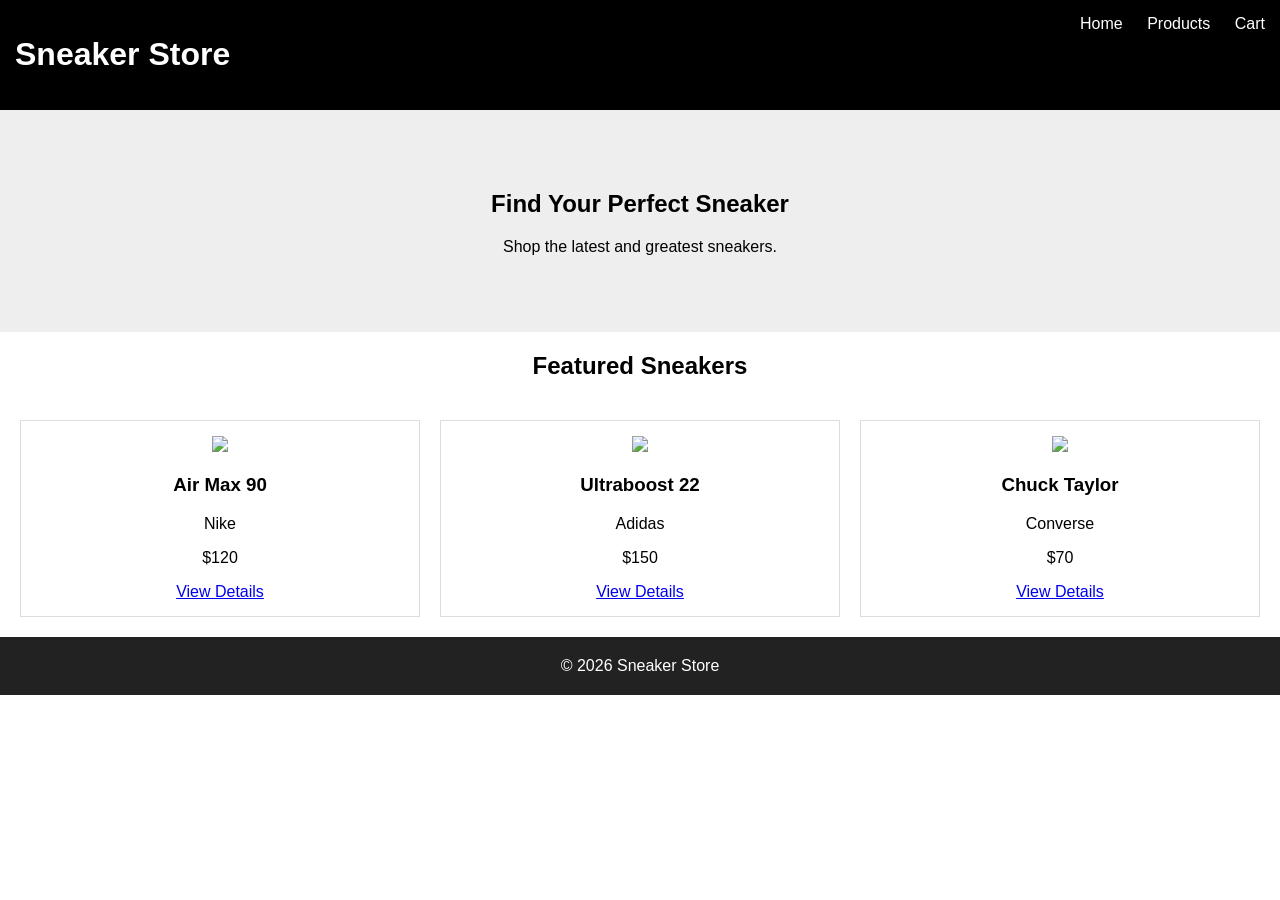
==== index.html @ ed475710 "Initial sneaker store project" ====
<!DOCTYPE html>
<html>
<head>
  <title>Sneaker Store</title>
  <link rel="stylesheet" href="css/style.css">
</head>
<body>

<header>
  <h1>Sneaker Store</h1>
  <nav>
    <a href="index.html">Home</a>
    <a href="products.html">Products</a>
    <a href="cart.html">Cart</a>
  </nav>
</header>

<section class="hero">
  <h2>Find Your Perfect Sneaker</h2>
  <p>Shop the latest and greatest sneakers.</p>
</section>

<h2 style="text-align:center;">Featured Sneakers</h2>
<div class="product-grid" id="featured"></div>

<script src="js/data.js"></script>
<script>
  const featured = document.getElementById("featured");
  featured.innerHTML = products.slice(0, 3).map(p => `
    <div class="product-card">
      <img src="${p.image}">
      <h3>${p.name}</h3>
      <p>${p.brand}</p>
      <p>$${p.price}</p>
      <a href="product.html?id=${p.id}">View Details</a>
    </div>
  `).join("");
</script>
<footer>© 2026 Sneaker Store</footer>

</body>
</html>
---- css/style.css ----
body {
  font-family: Arial;
  margin: 0;
  padding: 0;
}

header {
  background: black;
  color: white;
  padding: 15px;
  display: flex;
  justify-content: space-between;
}

nav a {
  color: white;
  margin-left: 20px;
  text-decoration: none;
}

.hero {
  background: #eee;
  padding: 60px;
  text-align: center;
}

.product-grid {
  display: grid;
  grid-template-columns: repeat(3, 1fr);
  gap: 20px;
  padding: 20px;
}

.product-card {
  border: 1px solid #ddd;
  padding: 15px;
  text-align: center;
}

.product-card img {
  width: 100%;
}

.cart-item {
  display: flex;
  gap: 20px;
  margin-bottom: 20px;
}

.cart-item img {
  width: 120px;
}

footer {
  background: #222;
  color: white;
  padding: 20px;
  text-align: center;
}

/* Responsive */
@media (max-width: 768px) {
  .product-grid {
    grid-template-columns: repeat(2, 1fr);
  }
}

@media (max-width: 480px) {
  .product-grid {
    grid-template-columns: 1fr;
  }

  header {
    flex-direction: column;
    text-align: center;
  }

  .cart-item {
    flex-direction: column;
  }
}
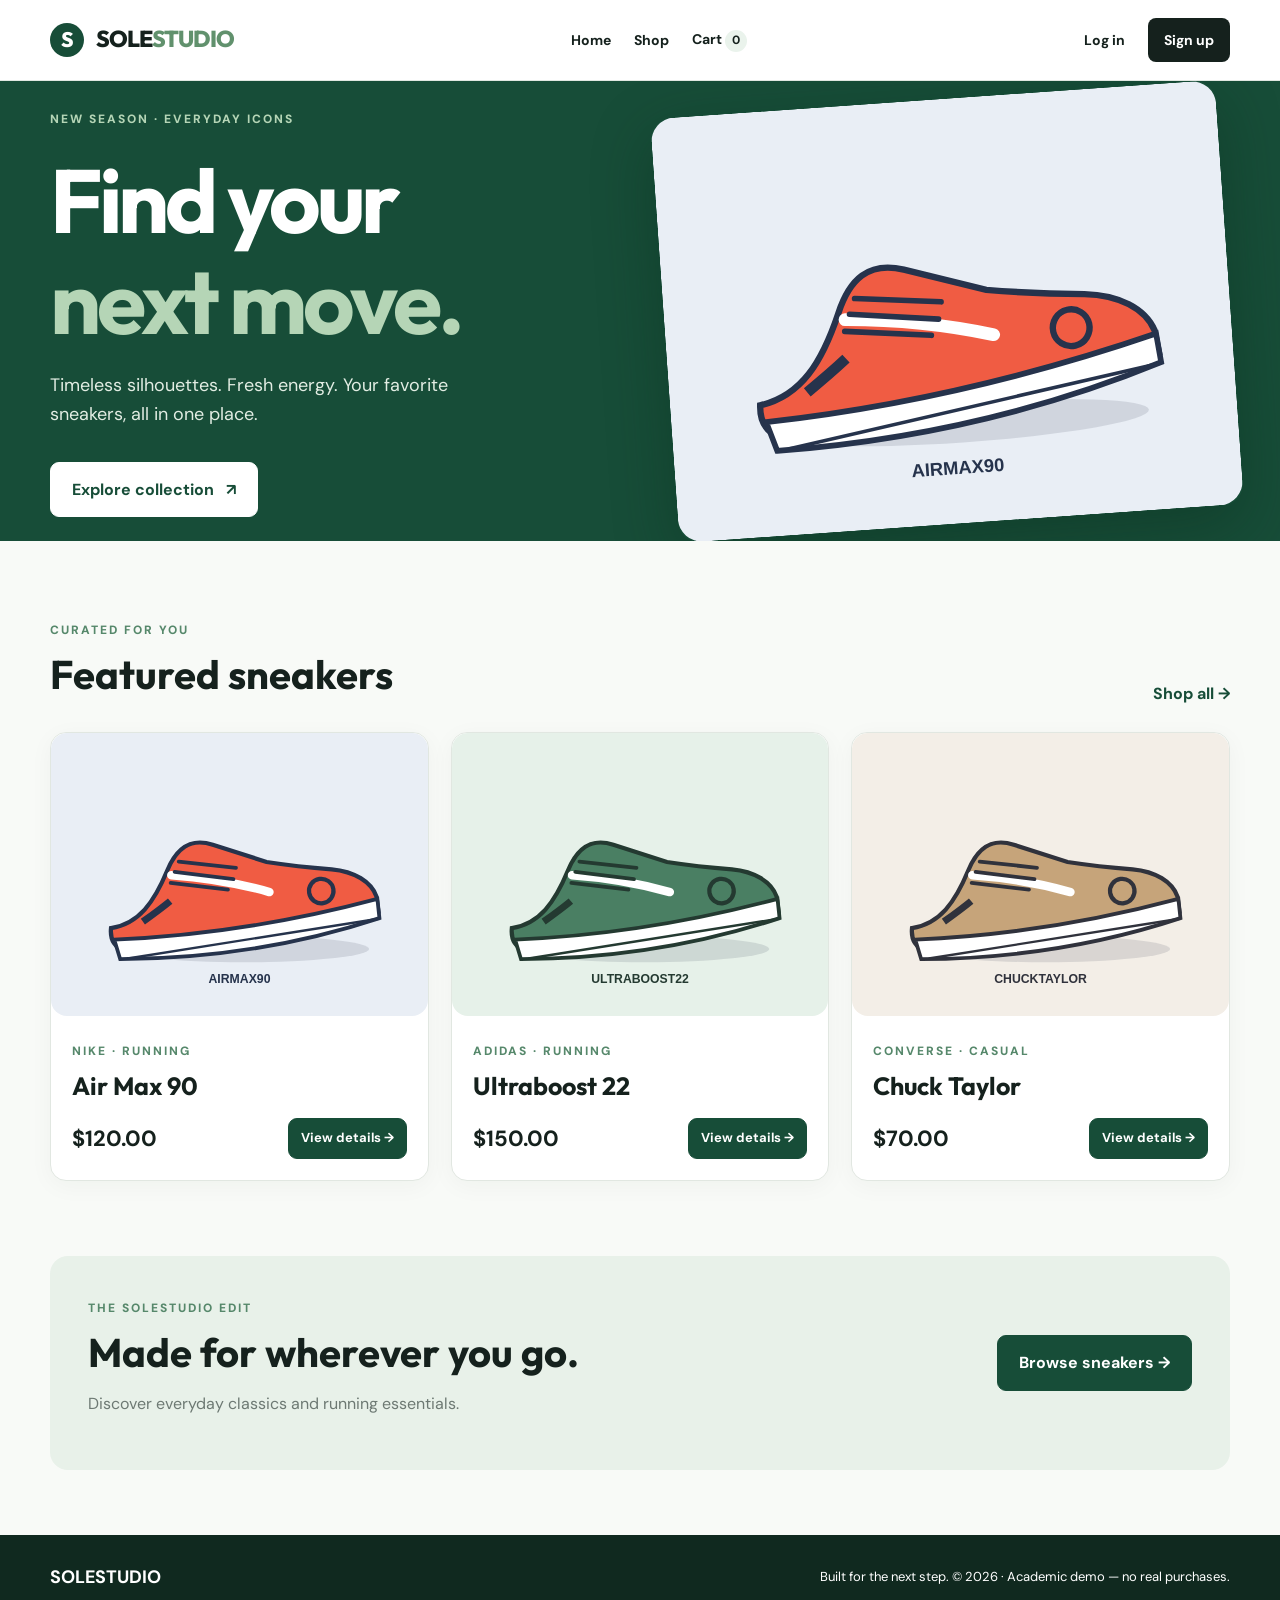
==== commit b91c2276: "Sprint 2: Implement authentication, cart improvements and checkout" ====
--- a/index.html
+++ b/index.html
@@ -1,42 +1 @@
-<!DOCTYPE html>
-<html>
-<head>
-  <title>Sneaker Store</title>
-  <link rel="stylesheet" href="css/style.css">
-</head>
-<body>
-
-<header>
-  <h1>Sneaker Store</h1>
-  <nav>
-    <a href="index.html">Home</a>
-    <a href="products.html">Products</a>
-    <a href="cart.html">Cart</a>
-  </nav>
-</header>
-
-<section class="hero">
-  <h2>Find Your Perfect Sneaker</h2>
-  <p>Shop the latest and greatest sneakers.</p>
-</section>
-
-<h2 style="text-align:center;">Featured Sneakers</h2>
-<div class="product-grid" id="featured"></div>
-
-<script src="js/data.js"></script>
-<script>
-  const featured = document.getElementById("featured");
-  featured.innerHTML = products.slice(0, 3).map(p => `
-    <div class="product-card">
-      <img src="${p.image}">
-      <h3>${p.name}</h3>
-      <p>${p.brand}</p>
-      <p>$${p.price}</p>
-      <a href="product.html?id=${p.id}">View Details</a>
-    </div>
-  `).join("");
-</script>
-<footer>© 2026 Sneaker Store</footer>
-
-</body>
-</html>
+<!doctype html><html lang="en"><head><meta charset="UTF-8"><meta name="viewport" content="width=device-width,initial-scale=1"><title>Home | SoleStudio</title><link rel="stylesheet" href="css/style.css"></head><body><header class="site-header"><div class="container header-inner"><a class="logo" href="index.html"><span class="logo-mark">S</span> SOLE<span class="logo-accent">STUDIO</span></a><nav aria-label="Main navigation"><a href="index.html">Home</a><a href="products.html">Shop</a><a href="cart.html">Cart <span class="badge" id="cart-count">0</span></a></nav><div id="auth-links" class="auth-links"></div></div></header><main><section class="hero"><div class="container hero-layout"><div><span class="eyebrow light">NEW SEASON · EVERYDAY ICONS</span><h1>Find your<br><em>next move.</em></h1><p>Timeless silhouettes. Fresh energy. Your favorite sneakers, all in one place.</p><a class="button button-light" href="products.html">Explore collection <span>↗</span></a></div><img src="images/airmax90.svg" alt="Illustration of Nike Air Max 90 sneaker"></div></section><section class="container section"><div class="section-head"><div><span class="eyebrow">CURATED FOR YOU</span><h2>Featured sneakers</h2></div><a class="inline-link" href="products.html">Shop all →</a></div><div class="product-grid" id="featured"></div></section><section class="container promo"><div><span class="eyebrow">THE SOLESTUDIO EDIT</span><h2>Made for wherever you go.</h2><p>Discover everyday classics and running essentials.</p></div><a class="button" href="products.html">Browse sneakers →</a></section></main><footer class="site-footer"><div class="container footer-inner"><strong>SOLESTUDIO</strong><span>Built for the next step. © 2026 · Academic demo — no real purchases.</span></div></footer><script src="js/data.js"></script><script src="js/auth.js"></script><script src="js/cart.js"></script><script>document.getElementById("featured").innerHTML=products.map(card).join("")</script></body></html>
--- a/css/style.css
+++ b/css/style.css
@@ -1,81 +1,2 @@
-body {
-  font-family: Arial;
-  margin: 0;
-  padding: 0;
-}
-
-header {
-  background: black;
-  color: white;
-  padding: 15px;
-  display: flex;
-  justify-content: space-between;
-}
-
-nav a {
-  color: white;
-  margin-left: 20px;
-  text-decoration: none;
-}
-
-.hero {
-  background: #eee;
-  padding: 60px;
-  text-align: center;
-}
-
-.product-grid {
-  display: grid;
-  grid-template-columns: repeat(3, 1fr);
-  gap: 20px;
-  padding: 20px;
-}
-
-.product-card {
-  border: 1px solid #ddd;
-  padding: 15px;
-  text-align: center;
-}
-
-.product-card img {
-  width: 100%;
-}
-
-.cart-item {
-  display: flex;
-  gap: 20px;
-  margin-bottom: 20px;
-}
-
-.cart-item img {
-  width: 120px;
-}
-
-footer {
-  background: #222;
-  color: white;
-  padding: 20px;
-  text-align: center;
-}
-
-/* Responsive */
-@media (max-width: 768px) {
-  .product-grid {
-    grid-template-columns: repeat(2, 1fr);
-  }
-}
-
-@media (max-width: 480px) {
-  .product-grid {
-    grid-template-columns: 1fr;
-  }
-
-  header {
-    flex-direction: column;
-    text-align: center;
-  }
-
-  .cart-item {
-    flex-direction: column;
-  }
-}
+@import url('https://fonts.googleapis.com/css2?family=DM+Sans:wght@400;500;600;700&family=Outfit:wght@400;500;600;700;800&display=swap');
+:root{--ink:#15211d;--green:#174d38;--mint:#eaf3ec;--line:#e1e7e1;--muted:#6d7973;--bg:#f8faf7}*{box-sizing:border-box}body{margin:0;background:var(--bg);color:var(--ink);font-family:'DM Sans',Arial,sans-serif;line-height:1.6}h1,h2,h3,.logo{font-family:Outfit,Arial,sans-serif;line-height:1.12}a{color:inherit}button,input,select{font:inherit}button{cursor:pointer}.container{width:min(1180px,calc(100% - 48px));margin:auto}.site-header{background:white;border-bottom:1px solid var(--line);position:sticky;top:0;z-index:10}.header-inner{min-height:80px;display:flex;align-items:center;justify-content:space-between;gap:20px}.logo{font-size:23px;font-weight:800;text-decoration:none;white-space:nowrap;letter-spacing:-1px}.logo-mark{display:inline-grid;place-items:center;background:var(--green);color:white;width:34px;height:34px;border-radius:50%;font-size:21px;margin-right:9px}.logo-accent{color:#61916d}.site-header nav,.auth-links{display:flex;align-items:center;gap:23px}.site-header nav a,.auth-links a{text-decoration:none;font-size:14px;font-weight:700}.site-header nav a:hover,.auth-links a:hover{color:#488767}.nav-signup{background:var(--ink);color:white!important;padding:11px 16px;border-radius:8px}.nav-button{border:0;background:transparent;font-size:14px;font-weight:700}.greeting{font-size:14px}.badge{display:inline-grid;place-items:center;background:var(--mint);border-radius:50%;min-width:22px;height:22px;font-size:12px}.hero{background:#174d38;color:white;overflow:hidden}.hero-layout{min-height:460px;display:grid;grid-template-columns:1fr 1fr;align-items:center;gap:48px}.hero h1{font-size:clamp(55px,7vw,94px);letter-spacing:-4px;margin:20px 0}.hero h1 em{font-style:normal;color:#b5d5b6}.hero p{color:#e2ede3;max-width:400px;font-size:18px}.hero img{width:100%;border-radius:20px;transform:rotate(-4deg);box-shadow:0 20px 60px #092c1c66}.eyebrow{font-size:12px;font-weight:800;letter-spacing:2px;color:#56886b;text-transform:uppercase}.eyebrow.light{color:#b5d5b6}.button{display:inline-flex;align-items:center;justify-content:center;gap:12px;padding:14px 21px;border-radius:9px;background:var(--green);color:white;text-decoration:none;border:1px solid var(--green);font-weight:700}.button:hover{filter:brightness(1.12)}.button-light{background:white;color:var(--green);border-color:white;margin-top:15px}.button.outline{background:white;color:var(--green)}.button.small{padding:9px 12px;font-size:13px}.button.wide{width:100%}.section{padding:75px 0}.section-head{display:flex;align-items:end;justify-content:space-between;margin-bottom:25px}.section-head h2,.promo h2{font-size:40px;margin:10px 0}.inline-link{font-weight:700;color:var(--green);text-decoration:none}.product-grid{display:grid;grid-template-columns:repeat(3,minmax(0,1fr));gap:22px;margin-top:26px}.product-card{background:white;border:1px solid var(--line);border-radius:16px;overflow:hidden;box-shadow:0 5px 25px #1b31220a}.product-card img{display:block;width:100%;aspect-ratio:4/3;object-fit:cover}.card-body{padding:21px}.card-body h3{font-size:25px;margin:10px 0 18px}.card-bottom{display:flex;align-items:center;justify-content:space-between;gap:8px}.card-bottom strong{font-size:22px}.promo{margin-bottom:65px;background:#e8f1e9;border-radius:18px;padding:38px;display:flex;align-items:center;justify-content:space-between;gap:20px}.promo p{color:var(--muted)}.page-title{font-size:clamp(36px,5vw,58px);margin:12px 0}.lead{color:var(--muted)}.search-row{display:flex;gap:12px;max-width:600px;margin:35px 0}.search-row input{flex:1}.search-row input,input,select{min-width:0;border:1px solid #cad7cf;background:white;border-radius:9px;padding:13px 14px;color:var(--ink)}input:focus,select:focus{outline:2px solid #87af93;outline-offset:1px}.details-layout{display:grid;grid-template-columns:1.1fr 0.9fr;gap:60px;margin-top:30px;align-items:center}.details-photo img{width:100%;border-radius:18px}.details-copy h1{font-size:60px;margin:16px 0}.details-copy p{color:var(--muted)}.detail-price{font-size:32px;color:var(--ink)!important;font-weight:800}.details-copy label,.checkout-form label,.form-card label{display:block;margin:18px 0 7px;font-weight:700;font-size:14px}.details-copy select{display:block;width:160px;margin-bottom:20px}.success-note{color:#267345!important;font-weight:700}.cart-layout,.checkout-layout{display:grid;grid-template-columns:1.6fr 0.9fr;gap:32px;margin-top:35px}.cart-item{background:white;border:1px solid var(--line);border-radius:14px;padding:16px;display:flex;gap:20px;margin-bottom:16px;align-items:center}.cart-item img{width:140px;border-radius:10px}.cart-info{flex:1}.cart-info h3{margin:8px 0}.cart-qty{text-align:right}.cart-qty label{display:block;font-size:13px}.cart-qty input{width:78px;display:block;margin:7px 0 10px auto}.text-button{background:transparent;border:0;color:#ae3c35;text-decoration:underline;padding:0}.summary,.checkout-form,.form-card{background:white;border:1px solid var(--line);border-radius:16px;padding:30px}.summary h2{margin-top:0}.summary-row{display:flex;justify-content:space-between;gap:15px;margin:20px 0}.summary-row.grand{border-top:1px solid var(--line);padding-top:18px;font-size:20px}.small-note{font-size:12px;color:var(--muted)}.empty-state{text-align:center;padding:70px 20px;background:white;border:1px solid var(--line);border-radius:16px}.empty-state h1{font-size:50px}.form-section{min-height:70vh;display:grid;place-items:center;padding:65px 0}.form-card{width:min(100%,480px)}.form-card h1{font-size:42px;margin:12px 0}.form-card>p{color:var(--muted)}.form-card input,.checkout-form input{display:block;width:100%}.form-card form .button,.checkout-form form .button{margin-top:24px}.form-foot{text-align:center}.form-foot a{color:var(--green);font-weight:700}.error{background:#fff0ef;color:#aa2525;border-radius:8px;padding:10px}.checkout-form h2{margin-top:0}.two-fields{display:grid;grid-template-columns:1fr 1fr;gap:14px}.site-footer{background:#10291f;color:white;margin-top:40px}.footer-inner{display:flex;justify-content:space-between;gap:20px;align-items:center;padding:28px 0;font-size:13px}.footer-inner strong{font-size:18px}@media(max-width:800px){.hero-layout,.details-layout,.cart-layout,.checkout-layout{grid-template-columns:1fr}.hero-layout{padding:50px 0}.product-grid{grid-template-columns:repeat(2,minmax(0,1fr))}.hero img{max-width:550px}.header-inner{flex-wrap:wrap;padding:14px 0}.promo{flex-direction:column;align-items:flex-start}}@media(max-width:520px){.container{width:min(100% - 28px,1180px)}.product-grid{grid-template-columns:1fr}.site-header nav,.auth-links{gap:12px}.logo{font-size:18px}.hero h1{letter-spacing:-2px}.section{padding:45px 0}.cart-item{flex-wrap:wrap}.cart-item img{width:100px}.cart-qty{width:100%;display:flex;align-items:center;justify-content:space-between}.cart-qty input{margin:0}.footer-inner{flex-direction:column;align-items:flex-start}}
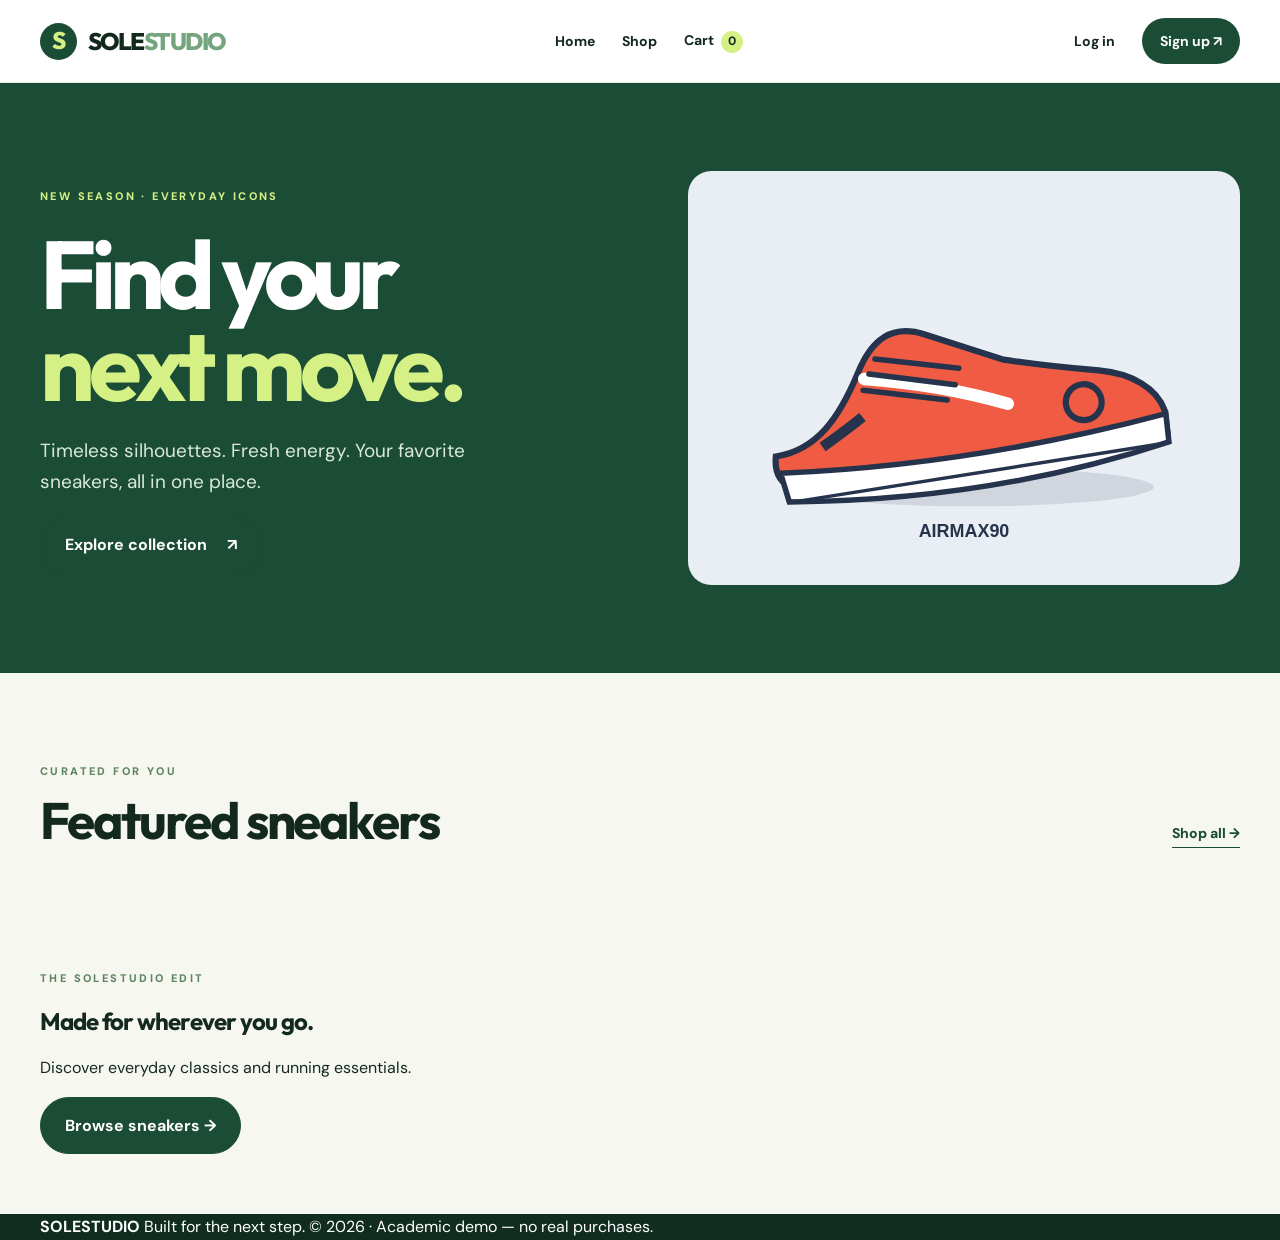
==== commit 12ea7d7a: "Sprint 3: Complete sneaker store with 18 products, cart and demo checkout" ====
--- a/index.html
+++ b/index.html
@@ -1 +1,175 @@
-<!doctype html><html lang="en"><head><meta charset="UTF-8"><meta name="viewport" content="width=device-width,initial-scale=1"><title>Home | SoleStudio</title><link rel="stylesheet" href="css/style.css"></head><body><header class="site-header"><div class="container header-inner"><a class="logo" href="index.html"><span class="logo-mark">S</span> SOLE<span class="logo-accent">STUDIO</span></a><nav aria-label="Main navigation"><a href="index.html">Home</a><a href="products.html">Shop</a><a href="cart.html">Cart <span class="badge" id="cart-count">0</span></a></nav><div id="auth-links" class="auth-links"></div></div></header><main><section class="hero"><div class="container hero-layout"><div><span class="eyebrow light">NEW SEASON · EVERYDAY ICONS</span><h1>Find your<br><em>next move.</em></h1><p>Timeless silhouettes. Fresh energy. Your favorite sneakers, all in one place.</p><a class="button button-light" href="products.html">Explore collection <span>↗</span></a></div><img src="images/airmax90.svg" alt="Illustration of Nike Air Max 90 sneaker"></div></section><section class="container section"><div class="section-head"><div><span class="eyebrow">CURATED FOR YOU</span><h2>Featured sneakers</h2></div><a class="inline-link" href="products.html">Shop all →</a></div><div class="product-grid" id="featured"></div></section><section class="container promo"><div><span class="eyebrow">THE SOLESTUDIO EDIT</span><h2>Made for wherever you go.</h2><p>Discover everyday classics and running essentials.</p></div><a class="button" href="products.html">Browse sneakers →</a></section></main><footer class="site-footer"><div class="container footer-inner"><strong>SOLESTUDIO</strong><span>Built for the next step. © 2026 · Academic demo — no real purchases.</span></div></footer><script src="js/data.js"></script><script src="js/auth.js"></script><script src="js/cart.js"></script><script>document.getElementById("featured").innerHTML=products.map(card).join("")</script></body></html>+<!DOCTYPE html>
+<html lang="en">
+
+<head>
+    <meta charset="UTF-8">
+    <meta name="viewport" content="width=device-width, initial-scale=1">
+
+    <title>Home | SoleStudio</title>
+
+    <!-- Main Stylesheet -->
+    <link rel="stylesheet" href="css/style.css">
+</head>
+
+<body>
+
+    <!-- ================= HEADER ================= -->
+    <header class="site-header">
+
+        <div class="container header-inner">
+
+            <!-- Website Logo -->
+            <a class="logo" href="index.html">
+                <span class="logo-mark">S</span>
+                SOLE<span class="logo-accent">STUDIO</span>
+            </a>
+
+            <!-- Navigation Menu -->
+            <nav aria-label="Main navigation">
+                <a href="index.html">Home</a>
+                <a href="products.html">Shop</a>
+                <a href="cart.html">
+                    Cart <span class="badge" id="cart-count">0</span>
+                </a>
+            </nav>
+
+            <!-- Login / Logout Links -->
+            <div id="auth-links" class="auth-links"></div>
+
+        </div>
+
+    </header>
+
+
+    <!-- ================= MAIN CONTENT ================= -->
+    <main>
+
+        <!-- ================= HERO SECTION ================= -->
+        <section class="hero">
+
+            <div class="container hero-layout">
+
+                <!-- Hero Text -->
+                <div>
+
+                    <span class="eyebrow light">
+                        NEW SEASON · EVERYDAY ICONS
+                    </span>
+
+                    <h1>
+                        Find your<br>
+                        <em>next move.</em>
+                    </h1>
+
+                    <p>
+                        Timeless silhouettes. Fresh energy.
+                        Your favorite sneakers, all in one place.
+                    </p>
+
+                    <a class="button button-light" href="products.html">
+                        Explore collection <span>↗</span>
+                    </a>
+
+                </div>
+
+                <!-- Hero Sneaker Image -->
+                <img
+                    src="images/airmax90.svg"
+                    alt="Illustration of Nike Air Max 90 sneaker"
+                >
+
+            </div>
+
+        </section>
+
+
+        <!-- ================= FEATURED PRODUCTS ================= -->
+        <section class="container section">
+
+            <div class="section-head">
+
+                <div>
+
+                    <span class="eyebrow">
+                        CURATED FOR YOU
+                    </span>
+
+                    <h2>Featured sneakers</h2>
+
+                </div>
+
+                <a class="inline-link" href="products.html">
+                    Shop all →
+                </a>
+
+            </div>
+
+            <!-- Featured Products Will Be Added by JavaScript -->
+            <div class="product-grid" id="featured"></div>
+
+        </section>
+
+
+        <!-- ================= PROMOTIONAL SECTION ================= -->
+        <section class="container promo">
+
+            <div>
+
+                <span class="eyebrow">
+                    THE SOLESTUDIO EDIT
+                </span>
+
+                <h2>Made for wherever you go.</h2>
+
+                <p>
+                    Discover everyday classics and running essentials.
+                </p>
+
+            </div>
+
+            <a class="button" href="products.html">
+                Browse sneakers →
+            </a>
+
+        </section>
+
+    </main>
+
+
+    <!-- ================= FOOTER ================= -->
+    <footer class="site-footer">
+
+        <div class="container footer-inner">
+
+            <strong>SOLESTUDIO</strong>
+
+            <span>
+                Built for the next step. © 2026 ·
+                Academic demo — no real purchases.
+            </span>
+
+        </div>
+
+    </footer>
+
+
+    <!-- ================= JAVASCRIPT ================= -->
+
+    <!-- Product Data -->
+    <script src="js/data.js"></script>
+
+    <!-- Authentication -->
+    <script src="js/auth.js"></script>
+
+    <!-- Shopping Cart -->
+    <script src="js/cart.js"></script>
+
+    <!-- Display Featured Sneakers -->
+    <script>
+        document.getElementById("featured").innerHTML =
+            products.map(card).join("");
+    </script>
+
+</body>
+
+</html>
--- a/css/style.css
+++ b/css/style.css
@@ -1,2 +1,5 @@
 @import url('https://fonts.googleapis.com/css2?family=DM+Sans:wght@400;500;600;700&family=Outfit:wght@400;500;600;700;800&display=swap');
-:root{--ink:#15211d;--green:#174d38;--mint:#eaf3ec;--line:#e1e7e1;--muted:#6d7973;--bg:#f8faf7}*{box-sizing:border-box}body{margin:0;background:var(--bg);color:var(--ink);font-family:'DM Sans',Arial,sans-serif;line-height:1.6}h1,h2,h3,.logo{font-family:Outfit,Arial,sans-serif;line-height:1.12}a{color:inherit}button,input,select{font:inherit}button{cursor:pointer}.container{width:min(1180px,calc(100% - 48px));margin:auto}.site-header{background:white;border-bottom:1px solid var(--line);position:sticky;top:0;z-index:10}.header-inner{min-height:80px;display:flex;align-items:center;justify-content:space-between;gap:20px}.logo{font-size:23px;font-weight:800;text-decoration:none;white-space:nowrap;letter-spacing:-1px}.logo-mark{display:inline-grid;place-items:center;background:var(--green);color:white;width:34px;height:34px;border-radius:50%;font-size:21px;margin-right:9px}.logo-accent{color:#61916d}.site-header nav,.auth-links{display:flex;align-items:center;gap:23px}.site-header nav a,.auth-links a{text-decoration:none;font-size:14px;font-weight:700}.site-header nav a:hover,.auth-links a:hover{color:#488767}.nav-signup{background:var(--ink);color:white!important;padding:11px 16px;border-radius:8px}.nav-button{border:0;background:transparent;font-size:14px;font-weight:700}.greeting{font-size:14px}.badge{display:inline-grid;place-items:center;background:var(--mint);border-radius:50%;min-width:22px;height:22px;font-size:12px}.hero{background:#174d38;color:white;overflow:hidden}.hero-layout{min-height:460px;display:grid;grid-template-columns:1fr 1fr;align-items:center;gap:48px}.hero h1{font-size:clamp(55px,7vw,94px);letter-spacing:-4px;margin:20px 0}.hero h1 em{font-style:normal;color:#b5d5b6}.hero p{color:#e2ede3;max-width:400px;font-size:18px}.hero img{width:100%;border-radius:20px;transform:rotate(-4deg);box-shadow:0 20px 60px #092c1c66}.eyebrow{font-size:12px;font-weight:800;letter-spacing:2px;color:#56886b;text-transform:uppercase}.eyebrow.light{color:#b5d5b6}.button{display:inline-flex;align-items:center;justify-content:center;gap:12px;padding:14px 21px;border-radius:9px;background:var(--green);color:white;text-decoration:none;border:1px solid var(--green);font-weight:700}.button:hover{filter:brightness(1.12)}.button-light{background:white;color:var(--green);border-color:white;margin-top:15px}.button.outline{background:white;color:var(--green)}.button.small{padding:9px 12px;font-size:13px}.button.wide{width:100%}.section{padding:75px 0}.section-head{display:flex;align-items:end;justify-content:space-between;margin-bottom:25px}.section-head h2,.promo h2{font-size:40px;margin:10px 0}.inline-link{font-weight:700;color:var(--green);text-decoration:none}.product-grid{display:grid;grid-template-columns:repeat(3,minmax(0,1fr));gap:22px;margin-top:26px}.product-card{background:white;border:1px solid var(--line);border-radius:16px;overflow:hidden;box-shadow:0 5px 25px #1b31220a}.product-card img{display:block;width:100%;aspect-ratio:4/3;object-fit:cover}.card-body{padding:21px}.card-body h3{font-size:25px;margin:10px 0 18px}.card-bottom{display:flex;align-items:center;justify-content:space-between;gap:8px}.card-bottom strong{font-size:22px}.promo{margin-bottom:65px;background:#e8f1e9;border-radius:18px;padding:38px;display:flex;align-items:center;justify-content:space-between;gap:20px}.promo p{color:var(--muted)}.page-title{font-size:clamp(36px,5vw,58px);margin:12px 0}.lead{color:var(--muted)}.search-row{display:flex;gap:12px;max-width:600px;margin:35px 0}.search-row input{flex:1}.search-row input,input,select{min-width:0;border:1px solid #cad7cf;background:white;border-radius:9px;padding:13px 14px;color:var(--ink)}input:focus,select:focus{outline:2px solid #87af93;outline-offset:1px}.details-layout{display:grid;grid-template-columns:1.1fr 0.9fr;gap:60px;margin-top:30px;align-items:center}.details-photo img{width:100%;border-radius:18px}.details-copy h1{font-size:60px;margin:16px 0}.details-copy p{color:var(--muted)}.detail-price{font-size:32px;color:var(--ink)!important;font-weight:800}.details-copy label,.checkout-form label,.form-card label{display:block;margin:18px 0 7px;font-weight:700;font-size:14px}.details-copy select{display:block;width:160px;margin-bottom:20px}.success-note{color:#267345!important;font-weight:700}.cart-layout,.checkout-layout{display:grid;grid-template-columns:1.6fr 0.9fr;gap:32px;margin-top:35px}.cart-item{background:white;border:1px solid var(--line);border-radius:14px;padding:16px;display:flex;gap:20px;margin-bottom:16px;align-items:center}.cart-item img{width:140px;border-radius:10px}.cart-info{flex:1}.cart-info h3{margin:8px 0}.cart-qty{text-align:right}.cart-qty label{display:block;font-size:13px}.cart-qty input{width:78px;display:block;margin:7px 0 10px auto}.text-button{background:transparent;border:0;color:#ae3c35;text-decoration:underline;padding:0}.summary,.checkout-form,.form-card{background:white;border:1px solid var(--line);border-radius:16px;padding:30px}.summary h2{margin-top:0}.summary-row{display:flex;justify-content:space-between;gap:15px;margin:20px 0}.summary-row.grand{border-top:1px solid var(--line);padding-top:18px;font-size:20px}.small-note{font-size:12px;color:var(--muted)}.empty-state{text-align:center;padding:70px 20px;background:white;border:1px solid var(--line);border-radius:16px}.empty-state h1{font-size:50px}.form-section{min-height:70vh;display:grid;place-items:center;padding:65px 0}.form-card{width:min(100%,480px)}.form-card h1{font-size:42px;margin:12px 0}.form-card>p{color:var(--muted)}.form-card input,.checkout-form input{display:block;width:100%}.form-card form .button,.checkout-form form .button{margin-top:24px}.form-foot{text-align:center}.form-foot a{color:var(--green);font-weight:700}.error{background:#fff0ef;color:#aa2525;border-radius:8px;padding:10px}.checkout-form h2{margin-top:0}.two-fields{display:grid;grid-template-columns:1fr 1fr;gap:14px}.site-footer{background:#10291f;color:white;margin-top:40px}.footer-inner{display:flex;justify-content:space-between;gap:20px;align-items:center;padding:28px 0;font-size:13px}.footer-inner strong{font-size:18px}@media(max-width:800px){.hero-layout,.details-layout,.cart-layout,.checkout-layout{grid-template-columns:1fr}.hero-layout{padding:50px 0}.product-grid{grid-template-columns:repeat(2,minmax(0,1fr))}.hero img{max-width:550px}.header-inner{flex-wrap:wrap;padding:14px 0}.promo{flex-direction:column;align-items:flex-start}}@media(max-width:520px){.container{width:min(100% - 28px,1180px)}.product-grid{grid-template-columns:1fr}.site-header nav,.auth-links{gap:12px}.logo{font-size:18px}.hero h1{letter-spacing:-2px}.section{padding:45px 0}.cart-item{flex-wrap:wrap}.cart-item img{width:100px}.cart-qty{width:100%;display:flex;align-items:center;justify-content:space-between}.cart-qty input{margin:0}.footer-inner{flex-direction:column;align-items:flex-start}}
+:root{--ink:#14291e;--green:#1b4c36;--lime:#d5f084;--cream:#f7f7f1;--line:#e2e7df;--muted:#68766b;--white:#fff}*{box-sizing:border-box}html{scroll-behavior:smooth}body{margin:0;background:var(--cream);color:var(--ink);font-family:'DM Sans',Arial,sans-serif;line-height:1.6}h1,h2,h3,.logo{font-family:Outfit,Arial,sans-serif;line-height:1.08}h1,h2,h3{letter-spacing:-.04em}a{color:inherit}button,input,select{font:inherit}button{cursor:pointer}img{max-width:100%}.container{width:min(1200px,calc(100% - 56px));margin:auto}.site-header{background:#fff;position:sticky;top:0;z-index:30;border-bottom:1px solid var(--line)}.header-inner{min-height:82px;display:flex;align-items:center;justify-content:space-between;gap:25px}.logo{font-size:24px;font-weight:800;letter-spacing:-1.5px;text-decoration:none;white-space:nowrap}.logo-mark{display:inline-grid;place-items:center;width:37px;height:37px;background:var(--green);color:var(--lime);border-radius:50%;font-size:24px;margin-right:8px}.logo-accent{color:#74a57e}.site-header nav,.auth-links{display:flex;align-items:center;gap:27px}.site-header nav a,.auth-links a,.text-nav{font-size:14px;text-decoration:none;font-weight:700}.site-header nav a:hover,.auth-links a:hover{color:#4e8a5d}.nav-signup{background:var(--green);color:#fff!important;padding:12px 18px;border-radius:40px}.text-nav{border:0;background:transparent;color:var(--ink)}.greeting{font-size:13px;white-space:nowrap}.badge{display:inline-grid;place-items:center;background:var(--lime);color:var(--ink);border-radius:50%;min-width:22px;height:22px;font-size:12px;margin-left:4px}.eyebrow{font-size:11px;font-weight:800;letter-spacing:2.4px;color:#5d8461;text-transform:uppercase}.eyebrow.light{color:var(--lime)}.button{display:inline-flex;align-items:center;justify-content:center;gap:20px;border:1px solid var(--green);background:var(--green);color:#fff;border-radius:40px;text-decoration:none;padding:15px 24px;font-weight:700;transition:transform .2s,background .2s}.button:hover:not(:disabled){transform:translateY(-2px);background:#2c684b}.button:disabled{opacity:.5;cursor:not-allowed}.button-white{background:var(--lime);border-color:var(--lime);color:var(--ink)}.button-white:hover{background:#e4f9a5!important}.button-small{padding:10px 17px;font-size:13px;width:100%;justify-content:space-between}.button-muted{background:#dbe0d7;color:var(--ink);border-color:#dbe0d7}.wide{width:100%}.hero{background:var(--green);color:white;overflow:hidden}.hero-layout{display:grid;grid-template-columns:1.04fr .96fr;gap:50px;align-items:center;min-height:590px;padding:65px 0}.hero h1,.page-banner h1{font-size:clamp(66px,7.5vw,112px);line-height:.96;letter-spacing:-.065em;margin:20px 0 24px}.hero h1 em,.page-banner h1 em,.story-band h2 em,.section-head h2 em{font-style:normal;color:var(--lime)}.hero p{color:#d9e8da;font-size:19px;max-width:430px}.hero-actions{display:flex;gap:22px;align-items:center;margin-top:30px;flex-wrap:wrap}.hero-secondary{font-weight:700;font-size:13px;text-decoration:none}.hero-proof{display:flex;flex-wrap:wrap;gap:20px;margin-top:68px;font-size:11px;font-weight:700;letter-spacing:.5px;color:#d2e5d5}.hero-proof span:not(:first-child){border-left:1px solid #7d9d84;padding-left:20px}.hero-visual{position:relative}.hero-visual img{width:100%;border-radius:26px;transform:rotate(-5deg);box-shadow:0 35px 85px #0d291b88}.hero-label{position:absolute;bottom:-12px;right:-5px;background:#fff;color:var(--ink);padding:14px 18px;font-size:11px;font-weight:800;letter-spacing:1px;border-radius:6px;box-shadow:0 12px 40px #0002}.hero-label b{margin-left:20px;color:#729478}.ticker{background:var(--lime)}.ticker-inner{display:flex;justify-content:space-between;gap:15px;align-items:center;min-height:55px;font-size:11px;font-weight:800;letter-spacing:1.7px}.section{padding:84px 0}.section-head{display:flex;justify-content:space-between;align-items:end;gap:20px;margin-bottom:32px}.section-head h2{font-size:clamp(37px,4vw,57px);margin:10px 0 0}.section-head h2 em{color:#679b72}.inline-link{color:var(--green);font-size:14px;font-weight:800;text-decoration:none;border-bottom:1px solid currentColor;padding-bottom:3px;white-space:nowrap}.product-grid{display:grid;grid-template-columns:repeat(3,minmax(0,1fr));gap:24px}.product-card{background:white;border:1px solid var(--line);border-radius:17px;overflow:hidden;transition:transform .2s,box-shadow .2s}.product-card:hover{transform:translateY(-4px);box-shadow:0 15px 35px #18362412}.product-image{display:block;position:relative;background:#eef2e9;overflow:hidden}.product-image img{display:block;width:100%;aspect-ratio:4/3;object-fit:cover;transition:transform .3s}.product-card:hover img{transform:scale(1.04)}.card-tag{position:absolute;top:16px;left:16px;background:#fff;padding:7px 10px;border-radius:30px;font-size:10px;letter-spacing:1px;font-weight:800}.card-body{padding:23px}.card-meta{color:#75857a;font-size:12px;font-weight:700}.card-meta span{padding:0 5px}.card-body h3{font-size:26px;margin:9px 0 18px}.card-body h3 a{text-decoration:none}.card-bottom{display:flex;justify-content:space-between;align-items:center;gap:12px;margin-bottom:20px}.card-bottom strong{font-size:22px}.stock{font-size:12px;color:#3c8052;font-weight:800}.stock.sold-out{color:#b44f49}.category-section{padding:15px 0 95px}.category-grid{display:grid;grid-template-columns:repeat(3,1fr);gap:18px}.category-tile{border-radius:18px;min-height:260px;padding:28px;text-decoration:none;display:flex;flex-direction:column;justify-content:space-between;transition:transform .2s}.category-tile:hover{transform:translateY(-4px)}.category-tile>span:first-child{font-size:11px;letter-spacing:1.5px;font-weight:800}.category-tile h3{font-size:50px;margin:0}.category-arrow{font-weight:800;font-size:14px}.running{background:#d7e9de}.lifestyle{background:#e5dfcb}.casual{background:#e9d6d2}.story-band{background:#173f2e;color:#fff;border-radius:24px;padding:65px;display:flex;align-items:center;justify-content:space-between;gap:30px;overflow:hidden}.story-band h2{font-size:clamp(40px,5vw,66px);margin:14px 0}.story-band p{max-width:480px;color:#d5e5d7}.story-graphic{font-family:Outfit,sans-serif;font-weight:800;font-size:clamp(110px,18vw,260px);letter-spacing:-.15em;color:#bde18b;line-height:1}.story-graphic span{font-size:32px;vertical-align:top;letter-spacing:0}.page-banner{background:var(--green);color:#fff;padding:78px 0}.page-banner h1{font-size:clamp(54px,7vw,95px)}.page-banner p{font-size:18px;color:#d7e8db}.catalogue-toolbar{display:flex;align-items:end;justify-content:space-between;gap:20px;margin-bottom:25px}.catalogue-toolbar h2{font-size:40px;margin:8px 0}.muted-heading{font-size:15px;letter-spacing:0;color:var(--muted);font-family:'DM Sans',sans-serif}.filters{display:grid;grid-template-columns:1.7fr 1fr 1fr 1fr;gap:14px;background:#fff;border:1px solid var(--line);padding:20px;border-radius:15px;margin-bottom:30px}.filters label{font-size:12px;font-weight:800;color:#506956}.filters input,.filters select{margin-top:7px;width:100%}input,select{min-width:0;padding:13px 14px;border:1px solid #cdd8cc;border-radius:9px;background:white;color:var(--ink)}input:focus,select:focus,button:focus-visible,a:focus-visible{outline:3px solid #a2d58b;outline-offset:2px}.page-title{font-size:clamp(42px,5vw,70px);margin:12px 0}.accent-dot{color:#75a977}.lead{color:var(--muted);font-size:17px}.details-layout{display:grid;grid-template-columns:1.12fr .88fr;gap:65px;align-items:center;margin-top:35px}.details-photo img{width:100%;border-radius:18px}.details-copy h1{font-size:clamp(44px,5vw,75px);margin:18px 0}.details-copy>p{color:var(--muted)}.detail-price{font-size:32px;font-weight:800;color:var(--ink)!important}.details-copy label,.checkout-form label,.form-card label{display:block;font-size:13px;font-weight:800;margin:19px 0 7px}.details-copy select{display:block;width:180px;margin-bottom:20px}.detail-perks{border-top:1px solid var(--line);margin-top:30px;padding-top:20px;display:grid;gap:10px;font-size:13px;color:var(--muted)}.success-note{color:#267345!important;font-weight:700}.cart-layout,.checkout-layout{display:grid;grid-template-columns:1.5fr .9fr;gap:30px;margin-top:35px;align-items:start}.cart-item{display:flex;align-items:center;gap:20px;padding:16px;background:#fff;border:1px solid var(--line);border-radius:15px;margin-bottom:15px}.cart-item img{width:145px;border-radius:10px}.cart-info{flex:1}.cart-info h3{font-size:23px;margin:8px 0}.cart-info p{font-size:13px;color:var(--muted)}.cart-qty{text-align:right}.cart-qty label{font-size:12px;display:block}.cart-qty input{width:78px;display:block;margin:8px 0 10px auto}.text-button{border:0;background:transparent;color:#a13d37;text-decoration:underline;padding:0;font-weight:700}.summary,.checkout-form,.form-card{background:white;border:1px solid var(--line);border-radius:18px;padding:32px}.summary h2,.checkout-form h2{font-size:27px;margin:8px 0 20px}.summary-row{display:flex;justify-content:space-between;gap:15px;margin:18px 0;font-size:14px}.summary-row.grand{border-top:1px solid var(--line);padding-top:20px;font-size:18px}.small-note{font-size:12px;color:var(--muted)}.empty-state{text-align:center;background:#fff;border:1px solid var(--line);border-radius:17px;padding:75px 22px}.empty-state h1,.empty-state h2{font-size:clamp(32px,4vw,54px);margin:12px 0}.empty-state p{color:var(--muted)}.empty-state .button{margin-top:14px}.form-section{min-height:72vh;display:grid;place-items:center;padding:75px 0}.form-card{width:min(100%,500px)}.form-card h1{font-size:43px;margin:14px 0}.form-card>p{color:var(--muted)}.form-card input,.checkout-form input:not([type=radio]){display:block;width:100%}.form-card form .button,.checkout-form form .button{margin-top:24px}.form-foot{text-align:center}.form-foot a{font-weight:800;color:var(--green)}.error{background:#fff0ef;color:#a32626;border-radius:9px;padding:12px}.two-fields{display:grid;grid-template-columns:1fr 1fr;gap:15px}.payment-heading{margin-top:34px!important;padding-top:26px;border-top:1px solid var(--line)}.payment-options{display:grid;gap:10px;margin-top:15px}.payment-options label{margin:0;display:flex;gap:14px;align-items:center;border:1px solid var(--line);border-radius:10px;padding:14px;cursor:pointer}.payment-options label:has(input:checked){border-color:#4c9b67;background:#f1f9ef}.payment-options input{accent-color:var(--green)}.payment-options span{display:grid;gap:3px}.payment-options small{font-weight:400;color:var(--muted)}.check-icon{display:grid;place-items:center;width:80px;height:80px;border-radius:50%;background:#d8efc2;color:var(--green);font-size:38px;margin:0 auto 24px}.order-ref{font-weight:800;color:var(--ink)!important}.prose{max-width:800px}.prose h2{font-size:52px}.prose p{font-size:18px;color:var(--muted)}.site-footer{background:#102d20;color:#fff;margin-top:60px}.footer-grid{display:grid;grid-template-columns:2fr 1fr 1fr 1.3fr;gap:40px;padding:60px 0}.footer-grid>div{display:flex;flex-direction:column;align-items:flex-start;gap:12px}.footer-grid strong{font-size:13px}.footer-grid p,.footer-grid a:not(.logo){font-size:13px;color:#b9cdbd;text-decoration:none;margin:0}.footer-logo{color:white}.footer-bottom{border-top:1px solid #355542;padding:22px 0;font-size:12px;color:#b8cbbb}.toast{position:fixed;bottom:26px;right:26px;background:var(--green);color:#fff;padding:16px 24px;border-radius:13px;box-shadow:0 15px 40px #0003;z-index:100;opacity:0;transform:translateY(15px);pointer-events:none;transition:opacity .2s,transform .2s;font-weight:700}.toast.visible{opacity:1;transform:translateY(0)}.toast.error{background:#9c3430;color:#fff}
+@media(max-width:1000px){.hero-layout{gap:25px}.filters{grid-template-columns:repeat(2,1fr)}.footer-grid{grid-template-columns:repeat(2,1fr)}}
+@media(max-width:800px){.hero-layout,.details-layout,.cart-layout,.checkout-layout{grid-template-columns:1fr}.hero-layout{padding:60px 0}.hero-visual{max-width:560px}.hero-proof{margin-top:35px}.product-grid{grid-template-columns:repeat(2,minmax(0,1fr))}.header-inner{flex-wrap:wrap;padding:14px 0;justify-content:center}.category-grid{grid-template-columns:1fr}.category-tile{min-height:190px}.story-band{padding:45px}.story-graphic{display:none}}
+@media(max-width:540px){.container{width:calc(100% - 30px)}.site-header nav,.auth-links{gap:13px}.site-header nav a,.auth-links a,.text-nav{font-size:12px}.logo{font-size:20px}.header-inner{gap:12px}.hero h1{font-size:62px}.hero-proof{gap:10px}.hero-proof span:not(:first-child){padding-left:10px}.ticker-inner{font-size:9px;flex-wrap:wrap;justify-content:center;padding:10px 0}.ticker-inner span:nth-child(n+4){display:none}.section{padding:52px 0}.section-head{align-items:flex-start;flex-direction:column}.product-grid{grid-template-columns:1fr}.filters{grid-template-columns:1fr}.catalogue-toolbar{align-items:flex-start;flex-direction:column}.cart-item{flex-wrap:wrap}.cart-item img{width:100px}.cart-qty{width:100%;display:flex;align-items:center;justify-content:space-between}.cart-qty input{margin:0}.footer-grid{grid-template-columns:1fr 1fr;gap:28px}.story-band{padding:32px}.two-fields{grid-template-columns:1fr}.summary,.checkout-form,.form-card{padding:23px}.hero-label{right:0}.toast{left:16px;right:16px}}
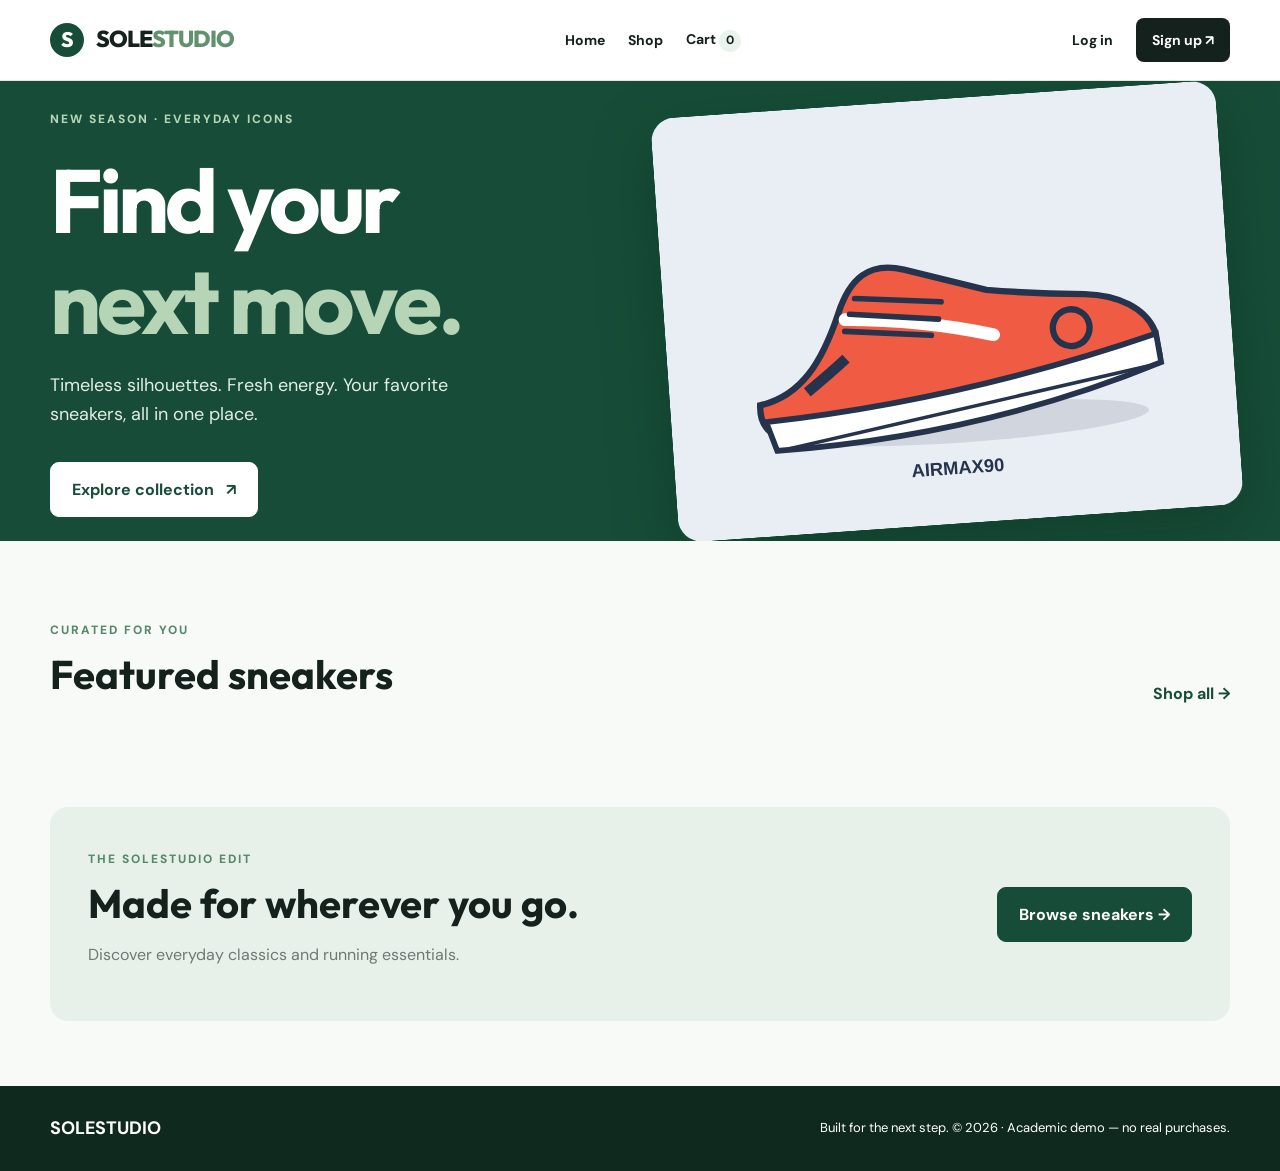
==== commit 0eb499bf: "Merge remote-tracking branch 'origin/main' into sprint-3-final" ====
--- a/index.html
+++ b/index.html
@@ -1,175 +1 @@
-<!DOCTYPE html>
-<html lang="en">
-
-<head>
-    <meta charset="UTF-8">
-    <meta name="viewport" content="width=device-width, initial-scale=1">
-
-    <title>Home | SoleStudio</title>
-
-    <!-- Main Stylesheet -->
-    <link rel="stylesheet" href="css/style.css">
-</head>
-
-<body>
-
-    <!-- ================= HEADER ================= -->
-    <header class="site-header">
-
-        <div class="container header-inner">
-
-            <!-- Website Logo -->
-            <a class="logo" href="index.html">
-                <span class="logo-mark">S</span>
-                SOLE<span class="logo-accent">STUDIO</span>
-            </a>
-
-            <!-- Navigation Menu -->
-            <nav aria-label="Main navigation">
-                <a href="index.html">Home</a>
-                <a href="products.html">Shop</a>
-                <a href="cart.html">
-                    Cart <span class="badge" id="cart-count">0</span>
-                </a>
-            </nav>
-
-            <!-- Login / Logout Links -->
-            <div id="auth-links" class="auth-links"></div>
-
-        </div>
-
-    </header>
-
-
-    <!-- ================= MAIN CONTENT ================= -->
-    <main>
-
-        <!-- ================= HERO SECTION ================= -->
-        <section class="hero">
-
-            <div class="container hero-layout">
-
-                <!-- Hero Text -->
-                <div>
-
-                    <span class="eyebrow light">
-                        NEW SEASON · EVERYDAY ICONS
-                    </span>
-
-                    <h1>
-                        Find your<br>
-                        <em>next move.</em>
-                    </h1>
-
-                    <p>
-                        Timeless silhouettes. Fresh energy.
-                        Your favorite sneakers, all in one place.
-                    </p>
-
-                    <a class="button button-light" href="products.html">
-                        Explore collection <span>↗</span>
-                    </a>
-
-                </div>
-
-                <!-- Hero Sneaker Image -->
-                <img
-                    src="images/airmax90.svg"
-                    alt="Illustration of Nike Air Max 90 sneaker"
-                >
-
-            </div>
-
-        </section>
-
-
-        <!-- ================= FEATURED PRODUCTS ================= -->
-        <section class="container section">
-
-            <div class="section-head">
-
-                <div>
-
-                    <span class="eyebrow">
-                        CURATED FOR YOU
-                    </span>
-
-                    <h2>Featured sneakers</h2>
-
-                </div>
-
-                <a class="inline-link" href="products.html">
-                    Shop all →
-                </a>
-
-            </div>
-
-            <!-- Featured Products Will Be Added by JavaScript -->
-            <div class="product-grid" id="featured"></div>
-
-        </section>
-
-
-        <!-- ================= PROMOTIONAL SECTION ================= -->
-        <section class="container promo">
-
-            <div>
-
-                <span class="eyebrow">
-                    THE SOLESTUDIO EDIT
-                </span>
-
-                <h2>Made for wherever you go.</h2>
-
-                <p>
-                    Discover everyday classics and running essentials.
-                </p>
-
-            </div>
-
-            <a class="button" href="products.html">
-                Browse sneakers →
-            </a>
-
-        </section>
-
-    </main>
-
-
-    <!-- ================= FOOTER ================= -->
-    <footer class="site-footer">
-
-        <div class="container footer-inner">
-
-            <strong>SOLESTUDIO</strong>
-
-            <span>
-                Built for the next step. © 2026 ·
-                Academic demo — no real purchases.
-            </span>
-
-        </div>
-
-    </footer>
-
-
-    <!-- ================= JAVASCRIPT ================= -->
-
-    <!-- Product Data -->
-    <script src="js/data.js"></script>
-
-    <!-- Authentication -->
-    <script src="js/auth.js"></script>
-
-    <!-- Shopping Cart -->
-    <script src="js/cart.js"></script>
-
-    <!-- Display Featured Sneakers -->
-    <script>
-        document.getElementById("featured").innerHTML =
-            products.map(card).join("");
-    </script>
-
-</body>
-
-</html>+<!doctype html><html lang="en"><head><meta charset="UTF-8"><meta name="viewport" content="width=device-width,initial-scale=1"><title>Home | SoleStudio</title><link rel="stylesheet" href="css/style.css"></head><body><header class="site-header"><div class="container header-inner"><a class="logo" href="index.html"><span class="logo-mark">S</span> SOLE<span class="logo-accent">STUDIO</span></a><nav aria-label="Main navigation"><a href="index.html">Home</a><a href="products.html">Shop</a><a href="cart.html">Cart <span class="badge" id="cart-count">0</span></a></nav><div id="auth-links" class="auth-links"></div></div></header><main><section class="hero"><div class="container hero-layout"><div><span class="eyebrow light">NEW SEASON · EVERYDAY ICONS</span><h1>Find your<br><em>next move.</em></h1><p>Timeless silhouettes. Fresh energy. Your favorite sneakers, all in one place.</p><a class="button button-light" href="products.html">Explore collection <span>↗</span></a></div><img src="images/airmax90.svg" alt="Illustration of Nike Air Max 90 sneaker"></div></section><section class="container section"><div class="section-head"><div><span class="eyebrow">CURATED FOR YOU</span><h2>Featured sneakers</h2></div><a class="inline-link" href="products.html">Shop all →</a></div><div class="product-grid" id="featured"></div></section><section class="container promo"><div><span class="eyebrow">THE SOLESTUDIO EDIT</span><h2>Made for wherever you go.</h2><p>Discover everyday classics and running essentials.</p></div><a class="button" href="products.html">Browse sneakers →</a></section></main><footer class="site-footer"><div class="container footer-inner"><strong>SOLESTUDIO</strong><span>Built for the next step. © 2026 · Academic demo — no real purchases.</span></div></footer><script src="js/data.js"></script><script src="js/auth.js"></script><script src="js/cart.js"></script><script>document.getElementById("featured").innerHTML=products.map(card).join("")</script></body></html>
--- a/css/style.css
+++ b/css/style.css
@@ -1,5 +1,10 @@
+/* =====================================================
+   SOLESTUDIO - SNEAKER STORE
+   Main Stylesheet
+   Sprint 1 + Sprint 2
+===================================================== */
+
+/* ================= GOOGLE FONTS ================= */
+
 @import url('https://fonts.googleapis.com/css2?family=DM+Sans:wght@400;500;600;700&family=Outfit:wght@400;500;600;700;800&display=swap');
-:root{--ink:#14291e;--green:#1b4c36;--lime:#d5f084;--cream:#f7f7f1;--line:#e2e7df;--muted:#68766b;--white:#fff}*{box-sizing:border-box}html{scroll-behavior:smooth}body{margin:0;background:var(--cream);color:var(--ink);font-family:'DM Sans',Arial,sans-serif;line-height:1.6}h1,h2,h3,.logo{font-family:Outfit,Arial,sans-serif;line-height:1.08}h1,h2,h3{letter-spacing:-.04em}a{color:inherit}button,input,select{font:inherit}button{cursor:pointer}img{max-width:100%}.container{width:min(1200px,calc(100% - 56px));margin:auto}.site-header{background:#fff;position:sticky;top:0;z-index:30;border-bottom:1px solid var(--line)}.header-inner{min-height:82px;display:flex;align-items:center;justify-content:space-between;gap:25px}.logo{font-size:24px;font-weight:800;letter-spacing:-1.5px;text-decoration:none;white-space:nowrap}.logo-mark{display:inline-grid;place-items:center;width:37px;height:37px;background:var(--green);color:var(--lime);border-radius:50%;font-size:24px;margin-right:8px}.logo-accent{color:#74a57e}.site-header nav,.auth-links{display:flex;align-items:center;gap:27px}.site-header nav a,.auth-links a,.text-nav{font-size:14px;text-decoration:none;font-weight:700}.site-header nav a:hover,.auth-links a:hover{color:#4e8a5d}.nav-signup{background:var(--green);color:#fff!important;padding:12px 18px;border-radius:40px}.text-nav{border:0;background:transparent;color:var(--ink)}.greeting{font-size:13px;white-space:nowrap}.badge{display:inline-grid;place-items:center;background:var(--lime);color:var(--ink);border-radius:50%;min-width:22px;height:22px;font-size:12px;margin-left:4px}.eyebrow{font-size:11px;font-weight:800;letter-spacing:2.4px;color:#5d8461;text-transform:uppercase}.eyebrow.light{color:var(--lime)}.button{display:inline-flex;align-items:center;justify-content:center;gap:20px;border:1px solid var(--green);background:var(--green);color:#fff;border-radius:40px;text-decoration:none;padding:15px 24px;font-weight:700;transition:transform .2s,background .2s}.button:hover:not(:disabled){transform:translateY(-2px);background:#2c684b}.button:disabled{opacity:.5;cursor:not-allowed}.button-white{background:var(--lime);border-color:var(--lime);color:var(--ink)}.button-white:hover{background:#e4f9a5!important}.button-small{padding:10px 17px;font-size:13px;width:100%;justify-content:space-between}.button-muted{background:#dbe0d7;color:var(--ink);border-color:#dbe0d7}.wide{width:100%}.hero{background:var(--green);color:white;overflow:hidden}.hero-layout{display:grid;grid-template-columns:1.04fr .96fr;gap:50px;align-items:center;min-height:590px;padding:65px 0}.hero h1,.page-banner h1{font-size:clamp(66px,7.5vw,112px);line-height:.96;letter-spacing:-.065em;margin:20px 0 24px}.hero h1 em,.page-banner h1 em,.story-band h2 em,.section-head h2 em{font-style:normal;color:var(--lime)}.hero p{color:#d9e8da;font-size:19px;max-width:430px}.hero-actions{display:flex;gap:22px;align-items:center;margin-top:30px;flex-wrap:wrap}.hero-secondary{font-weight:700;font-size:13px;text-decoration:none}.hero-proof{display:flex;flex-wrap:wrap;gap:20px;margin-top:68px;font-size:11px;font-weight:700;letter-spacing:.5px;color:#d2e5d5}.hero-proof span:not(:first-child){border-left:1px solid #7d9d84;padding-left:20px}.hero-visual{position:relative}.hero-visual img{width:100%;border-radius:26px;transform:rotate(-5deg);box-shadow:0 35px 85px #0d291b88}.hero-label{position:absolute;bottom:-12px;right:-5px;background:#fff;color:var(--ink);padding:14px 18px;font-size:11px;font-weight:800;letter-spacing:1px;border-radius:6px;box-shadow:0 12px 40px #0002}.hero-label b{margin-left:20px;color:#729478}.ticker{background:var(--lime)}.ticker-inner{display:flex;justify-content:space-between;gap:15px;align-items:center;min-height:55px;font-size:11px;font-weight:800;letter-spacing:1.7px}.section{padding:84px 0}.section-head{display:flex;justify-content:space-between;align-items:end;gap:20px;margin-bottom:32px}.section-head h2{font-size:clamp(37px,4vw,57px);margin:10px 0 0}.section-head h2 em{color:#679b72}.inline-link{color:var(--green);font-size:14px;font-weight:800;text-decoration:none;border-bottom:1px solid currentColor;padding-bottom:3px;white-space:nowrap}.product-grid{display:grid;grid-template-columns:repeat(3,minmax(0,1fr));gap:24px}.product-card{background:white;border:1px solid var(--line);border-radius:17px;overflow:hidden;transition:transform .2s,box-shadow .2s}.product-card:hover{transform:translateY(-4px);box-shadow:0 15px 35px #18362412}.product-image{display:block;position:relative;background:#eef2e9;overflow:hidden}.product-image img{display:block;width:100%;aspect-ratio:4/3;object-fit:cover;transition:transform .3s}.product-card:hover img{transform:scale(1.04)}.card-tag{position:absolute;top:16px;left:16px;background:#fff;padding:7px 10px;border-radius:30px;font-size:10px;letter-spacing:1px;font-weight:800}.card-body{padding:23px}.card-meta{color:#75857a;font-size:12px;font-weight:700}.card-meta span{padding:0 5px}.card-body h3{font-size:26px;margin:9px 0 18px}.card-body h3 a{text-decoration:none}.card-bottom{display:flex;justify-content:space-between;align-items:center;gap:12px;margin-bottom:20px}.card-bottom strong{font-size:22px}.stock{font-size:12px;color:#3c8052;font-weight:800}.stock.sold-out{color:#b44f49}.category-section{padding:15px 0 95px}.category-grid{display:grid;grid-template-columns:repeat(3,1fr);gap:18px}.category-tile{border-radius:18px;min-height:260px;padding:28px;text-decoration:none;display:flex;flex-direction:column;justify-content:space-between;transition:transform .2s}.category-tile:hover{transform:translateY(-4px)}.category-tile>span:first-child{font-size:11px;letter-spacing:1.5px;font-weight:800}.category-tile h3{font-size:50px;margin:0}.category-arrow{font-weight:800;font-size:14px}.running{background:#d7e9de}.lifestyle{background:#e5dfcb}.casual{background:#e9d6d2}.story-band{background:#173f2e;color:#fff;border-radius:24px;padding:65px;display:flex;align-items:center;justify-content:space-between;gap:30px;overflow:hidden}.story-band h2{font-size:clamp(40px,5vw,66px);margin:14px 0}.story-band p{max-width:480px;color:#d5e5d7}.story-graphic{font-family:Outfit,sans-serif;font-weight:800;font-size:clamp(110px,18vw,260px);letter-spacing:-.15em;color:#bde18b;line-height:1}.story-graphic span{font-size:32px;vertical-align:top;letter-spacing:0}.page-banner{background:var(--green);color:#fff;padding:78px 0}.page-banner h1{font-size:clamp(54px,7vw,95px)}.page-banner p{font-size:18px;color:#d7e8db}.catalogue-toolbar{display:flex;align-items:end;justify-content:space-between;gap:20px;margin-bottom:25px}.catalogue-toolbar h2{font-size:40px;margin:8px 0}.muted-heading{font-size:15px;letter-spacing:0;color:var(--muted);font-family:'DM Sans',sans-serif}.filters{display:grid;grid-template-columns:1.7fr 1fr 1fr 1fr;gap:14px;background:#fff;border:1px solid var(--line);padding:20px;border-radius:15px;margin-bottom:30px}.filters label{font-size:12px;font-weight:800;color:#506956}.filters input,.filters select{margin-top:7px;width:100%}input,select{min-width:0;padding:13px 14px;border:1px solid #cdd8cc;border-radius:9px;background:white;color:var(--ink)}input:focus,select:focus,button:focus-visible,a:focus-visible{outline:3px solid #a2d58b;outline-offset:2px}.page-title{font-size:clamp(42px,5vw,70px);margin:12px 0}.accent-dot{color:#75a977}.lead{color:var(--muted);font-size:17px}.details-layout{display:grid;grid-template-columns:1.12fr .88fr;gap:65px;align-items:center;margin-top:35px}.details-photo img{width:100%;border-radius:18px}.details-copy h1{font-size:clamp(44px,5vw,75px);margin:18px 0}.details-copy>p{color:var(--muted)}.detail-price{font-size:32px;font-weight:800;color:var(--ink)!important}.details-copy label,.checkout-form label,.form-card label{display:block;font-size:13px;font-weight:800;margin:19px 0 7px}.details-copy select{display:block;width:180px;margin-bottom:20px}.detail-perks{border-top:1px solid var(--line);margin-top:30px;padding-top:20px;display:grid;gap:10px;font-size:13px;color:var(--muted)}.success-note{color:#267345!important;font-weight:700}.cart-layout,.checkout-layout{display:grid;grid-template-columns:1.5fr .9fr;gap:30px;margin-top:35px;align-items:start}.cart-item{display:flex;align-items:center;gap:20px;padding:16px;background:#fff;border:1px solid var(--line);border-radius:15px;margin-bottom:15px}.cart-item img{width:145px;border-radius:10px}.cart-info{flex:1}.cart-info h3{font-size:23px;margin:8px 0}.cart-info p{font-size:13px;color:var(--muted)}.cart-qty{text-align:right}.cart-qty label{font-size:12px;display:block}.cart-qty input{width:78px;display:block;margin:8px 0 10px auto}.text-button{border:0;background:transparent;color:#a13d37;text-decoration:underline;padding:0;font-weight:700}.summary,.checkout-form,.form-card{background:white;border:1px solid var(--line);border-radius:18px;padding:32px}.summary h2,.checkout-form h2{font-size:27px;margin:8px 0 20px}.summary-row{display:flex;justify-content:space-between;gap:15px;margin:18px 0;font-size:14px}.summary-row.grand{border-top:1px solid var(--line);padding-top:20px;font-size:18px}.small-note{font-size:12px;color:var(--muted)}.empty-state{text-align:center;background:#fff;border:1px solid var(--line);border-radius:17px;padding:75px 22px}.empty-state h1,.empty-state h2{font-size:clamp(32px,4vw,54px);margin:12px 0}.empty-state p{color:var(--muted)}.empty-state .button{margin-top:14px}.form-section{min-height:72vh;display:grid;place-items:center;padding:75px 0}.form-card{width:min(100%,500px)}.form-card h1{font-size:43px;margin:14px 0}.form-card>p{color:var(--muted)}.form-card input,.checkout-form input:not([type=radio]){display:block;width:100%}.form-card form .button,.checkout-form form .button{margin-top:24px}.form-foot{text-align:center}.form-foot a{font-weight:800;color:var(--green)}.error{background:#fff0ef;color:#a32626;border-radius:9px;padding:12px}.two-fields{display:grid;grid-template-columns:1fr 1fr;gap:15px}.payment-heading{margin-top:34px!important;padding-top:26px;border-top:1px solid var(--line)}.payment-options{display:grid;gap:10px;margin-top:15px}.payment-options label{margin:0;display:flex;gap:14px;align-items:center;border:1px solid var(--line);border-radius:10px;padding:14px;cursor:pointer}.payment-options label:has(input:checked){border-color:#4c9b67;background:#f1f9ef}.payment-options input{accent-color:var(--green)}.payment-options span{display:grid;gap:3px}.payment-options small{font-weight:400;color:var(--muted)}.check-icon{display:grid;place-items:center;width:80px;height:80px;border-radius:50%;background:#d8efc2;color:var(--green);font-size:38px;margin:0 auto 24px}.order-ref{font-weight:800;color:var(--ink)!important}.prose{max-width:800px}.prose h2{font-size:52px}.prose p{font-size:18px;color:var(--muted)}.site-footer{background:#102d20;color:#fff;margin-top:60px}.footer-grid{display:grid;grid-template-columns:2fr 1fr 1fr 1.3fr;gap:40px;padding:60px 0}.footer-grid>div{display:flex;flex-direction:column;align-items:flex-start;gap:12px}.footer-grid strong{font-size:13px}.footer-grid p,.footer-grid a:not(.logo){font-size:13px;color:#b9cdbd;text-decoration:none;margin:0}.footer-logo{color:white}.footer-bottom{border-top:1px solid #355542;padding:22px 0;font-size:12px;color:#b8cbbb}.toast{position:fixed;bottom:26px;right:26px;background:var(--green);color:#fff;padding:16px 24px;border-radius:13px;box-shadow:0 15px 40px #0003;z-index:100;opacity:0;transform:translateY(15px);pointer-events:none;transition:opacity .2s,transform .2s;font-weight:700}.toast.visible{opacity:1;transform:translateY(0)}.toast.error{background:#9c3430;color:#fff}
-@media(max-width:1000px){.hero-layout{gap:25px}.filters{grid-template-columns:repeat(2,1fr)}.footer-grid{grid-template-columns:repeat(2,1fr)}}
-@media(max-width:800px){.hero-layout,.details-layout,.cart-layout,.checkout-layout{grid-template-columns:1fr}.hero-layout{padding:60px 0}.hero-visual{max-width:560px}.hero-proof{margin-top:35px}.product-grid{grid-template-columns:repeat(2,minmax(0,1fr))}.header-inner{flex-wrap:wrap;padding:14px 0;justify-content:center}.category-grid{grid-template-columns:1fr}.category-tile{min-height:190px}.story-band{padding:45px}.story-graphic{display:none}}
-@media(max-width:540px){.container{width:calc(100% - 30px)}.site-header nav,.auth-links{gap:13px}.site-header nav a,.auth-links a,.text-nav{font-size:12px}.logo{font-size:20px}.header-inner{gap:12px}.hero h1{font-size:62px}.hero-proof{gap:10px}.hero-proof span:not(:first-child){padding-left:10px}.ticker-inner{font-size:9px;flex-wrap:wrap;justify-content:center;padding:10px 0}.ticker-inner span:nth-child(n+4){display:none}.section{padding:52px 0}.section-head{align-items:flex-start;flex-direction:column}.product-grid{grid-template-columns:1fr}.filters{grid-template-columns:1fr}.catalogue-toolbar{align-items:flex-start;flex-direction:column}.cart-item{flex-wrap:wrap}.cart-item img{width:100px}.cart-qty{width:100%;display:flex;align-items:center;justify-content:space-between}.cart-qty input{margin:0}.footer-grid{grid-template-columns:1fr 1fr;gap:28px}.story-band{padding:32px}.two-fields{grid-template-columns:1fr}.summary,.checkout-form,.form-card{padding:23px}.hero-label{right:0}.toast{left:16px;right:16px}}
+:root{--ink:#15211d;--green:#174d38;--mint:#eaf3ec;--line:#e1e7e1;--muted:#6d7973;--bg:#f8faf7}*{box-sizing:border-box}body{margin:0;background:var(--bg);color:var(--ink);font-family:'DM Sans',Arial,sans-serif;line-height:1.6}h1,h2,h3,.logo{font-family:Outfit,Arial,sans-serif;line-height:1.12}a{color:inherit}button,input,select{font:inherit}button{cursor:pointer}.container{width:min(1180px,calc(100% - 48px));margin:auto}.site-header{background:white;border-bottom:1px solid var(--line);position:sticky;top:0;z-index:10}.header-inner{min-height:80px;display:flex;align-items:center;justify-content:space-between;gap:20px}.logo{font-size:23px;font-weight:800;text-decoration:none;white-space:nowrap;letter-spacing:-1px}.logo-mark{display:inline-grid;place-items:center;background:var(--green);color:white;width:34px;height:34px;border-radius:50%;font-size:21px;margin-right:9px}.logo-accent{color:#61916d}.site-header nav,.auth-links{display:flex;align-items:center;gap:23px}.site-header nav a,.auth-links a{text-decoration:none;font-size:14px;font-weight:700}.site-header nav a:hover,.auth-links a:hover{color:#488767}.nav-signup{background:var(--ink);color:white!important;padding:11px 16px;border-radius:8px}.nav-button{border:0;background:transparent;font-size:14px;font-weight:700}.greeting{font-size:14px}.badge{display:inline-grid;place-items:center;background:var(--mint);border-radius:50%;min-width:22px;height:22px;font-size:12px}.hero{background:#174d38;color:white;overflow:hidden}.hero-layout{min-height:460px;display:grid;grid-template-columns:1fr 1fr;align-items:center;gap:48px}.hero h1{font-size:clamp(55px,7vw,94px);letter-spacing:-4px;margin:20px 0}.hero h1 em{font-style:normal;color:#b5d5b6}.hero p{color:#e2ede3;max-width:400px;font-size:18px}.hero img{width:100%;border-radius:20px;transform:rotate(-4deg);box-shadow:0 20px 60px #092c1c66}.eyebrow{font-size:12px;font-weight:800;letter-spacing:2px;color:#56886b;text-transform:uppercase}.eyebrow.light{color:#b5d5b6}.button{display:inline-flex;align-items:center;justify-content:center;gap:12px;padding:14px 21px;border-radius:9px;background:var(--green);color:white;text-decoration:none;border:1px solid var(--green);font-weight:700}.button:hover{filter:brightness(1.12)}.button-light{background:white;color:var(--green);border-color:white;margin-top:15px}.button.outline{background:white;color:var(--green)}.button.small{padding:9px 12px;font-size:13px}.button.wide{width:100%}.section{padding:75px 0}.section-head{display:flex;align-items:end;justify-content:space-between;margin-bottom:25px}.section-head h2,.promo h2{font-size:40px;margin:10px 0}.inline-link{font-weight:700;color:var(--green);text-decoration:none}.product-grid{display:grid;grid-template-columns:repeat(3,minmax(0,1fr));gap:22px;margin-top:26px}.product-card{background:white;border:1px solid var(--line);border-radius:16px;overflow:hidden;box-shadow:0 5px 25px #1b31220a}.product-card img{display:block;width:100%;aspect-ratio:4/3;object-fit:cover}.card-body{padding:21px}.card-body h3{font-size:25px;margin:10px 0 18px}.card-bottom{display:flex;align-items:center;justify-content:space-between;gap:8px}.card-bottom strong{font-size:22px}.promo{margin-bottom:65px;background:#e8f1e9;border-radius:18px;padding:38px;display:flex;align-items:center;justify-content:space-between;gap:20px}.promo p{color:var(--muted)}.page-title{font-size:clamp(36px,5vw,58px);margin:12px 0}.lead{color:var(--muted)}.search-row{display:flex;gap:12px;max-width:600px;margin:35px 0}.search-row input{flex:1}.search-row input,input,select{min-width:0;border:1px solid #cad7cf;background:white;border-radius:9px;padding:13px 14px;color:var(--ink)}input:focus,select:focus{outline:2px solid #87af93;outline-offset:1px}.details-layout{display:grid;grid-template-columns:1.1fr 0.9fr;gap:60px;margin-top:30px;align-items:center}.details-photo img{width:100%;border-radius:18px}.details-copy h1{font-size:60px;margin:16px 0}.details-copy p{color:var(--muted)}.detail-price{font-size:32px;color:var(--ink)!important;font-weight:800}.details-copy label,.checkout-form label,.form-card label{display:block;margin:18px 0 7px;font-weight:700;font-size:14px}.details-copy select{display:block;width:160px;margin-bottom:20px}.success-note{color:#267345!important;font-weight:700}.cart-layout,.checkout-layout{display:grid;grid-template-columns:1.6fr 0.9fr;gap:32px;margin-top:35px}.cart-item{background:white;border:1px solid var(--line);border-radius:14px;padding:16px;display:flex;gap:20px;margin-bottom:16px;align-items:center}.cart-item img{width:140px;border-radius:10px}.cart-info{flex:1}.cart-info h3{margin:8px 0}.cart-qty{text-align:right}.cart-qty label{display:block;font-size:13px}.cart-qty input{width:78px;display:block;margin:7px 0 10px auto}.text-button{background:transparent;border:0;color:#ae3c35;text-decoration:underline;padding:0}.summary,.checkout-form,.form-card{background:white;border:1px solid var(--line);border-radius:16px;padding:30px}.summary h2{margin-top:0}.summary-row{display:flex;justify-content:space-between;gap:15px;margin:20px 0}.summary-row.grand{border-top:1px solid var(--line);padding-top:18px;font-size:20px}.small-note{font-size:12px;color:var(--muted)}.empty-state{text-align:center;padding:70px 20px;background:white;border:1px solid var(--line);border-radius:16px}.empty-state h1{font-size:50px}.form-section{min-height:70vh;display:grid;place-items:center;padding:65px 0}.form-card{width:min(100%,480px)}.form-card h1{font-size:42px;margin:12px 0}.form-card>p{color:var(--muted)}.form-card input,.checkout-form input{display:block;width:100%}.form-card form .button,.checkout-form form .button{margin-top:24px}.form-foot{text-align:center}.form-foot a{color:var(--green);font-weight:700}.error{background:#fff0ef;color:#aa2525;border-radius:8px;padding:10px}.checkout-form h2{margin-top:0}.two-fields{display:grid;grid-template-columns:1fr 1fr;gap:14px}.site-footer{background:#10291f;color:white;margin-top:40px}.footer-inner{display:flex;justify-content:space-between;gap:20px;align-items:center;padding:28px 0;font-size:13px}.footer-inner strong{font-size:18px}@media(max-width:800px){.hero-layout,.details-layout,.cart-layout,.checkout-layout{grid-template-columns:1fr}.hero-layout{padding:50px 0}.product-grid{grid-template-columns:repeat(2,minmax(0,1fr))}.hero img{max-width:550px}.header-inner{flex-wrap:wrap;padding:14px 0}.promo{flex-direction:column;align-items:flex-start}}@media(max-width:520px){.container{width:min(100% - 28px,1180px)}.product-grid{grid-template-columns:1fr}.site-header nav,.auth-links{gap:12px}.logo{font-size:18px}.hero h1{letter-spacing:-2px}.section{padding:45px 0}.cart-item{flex-wrap:wrap}.cart-item img{width:100px}.cart-qty{width:100%;display:flex;align-items:center;justify-content:space-between}.cart-qty input{margin:0}.footer-inner{flex-direction:column;align-items:flex-start}}
